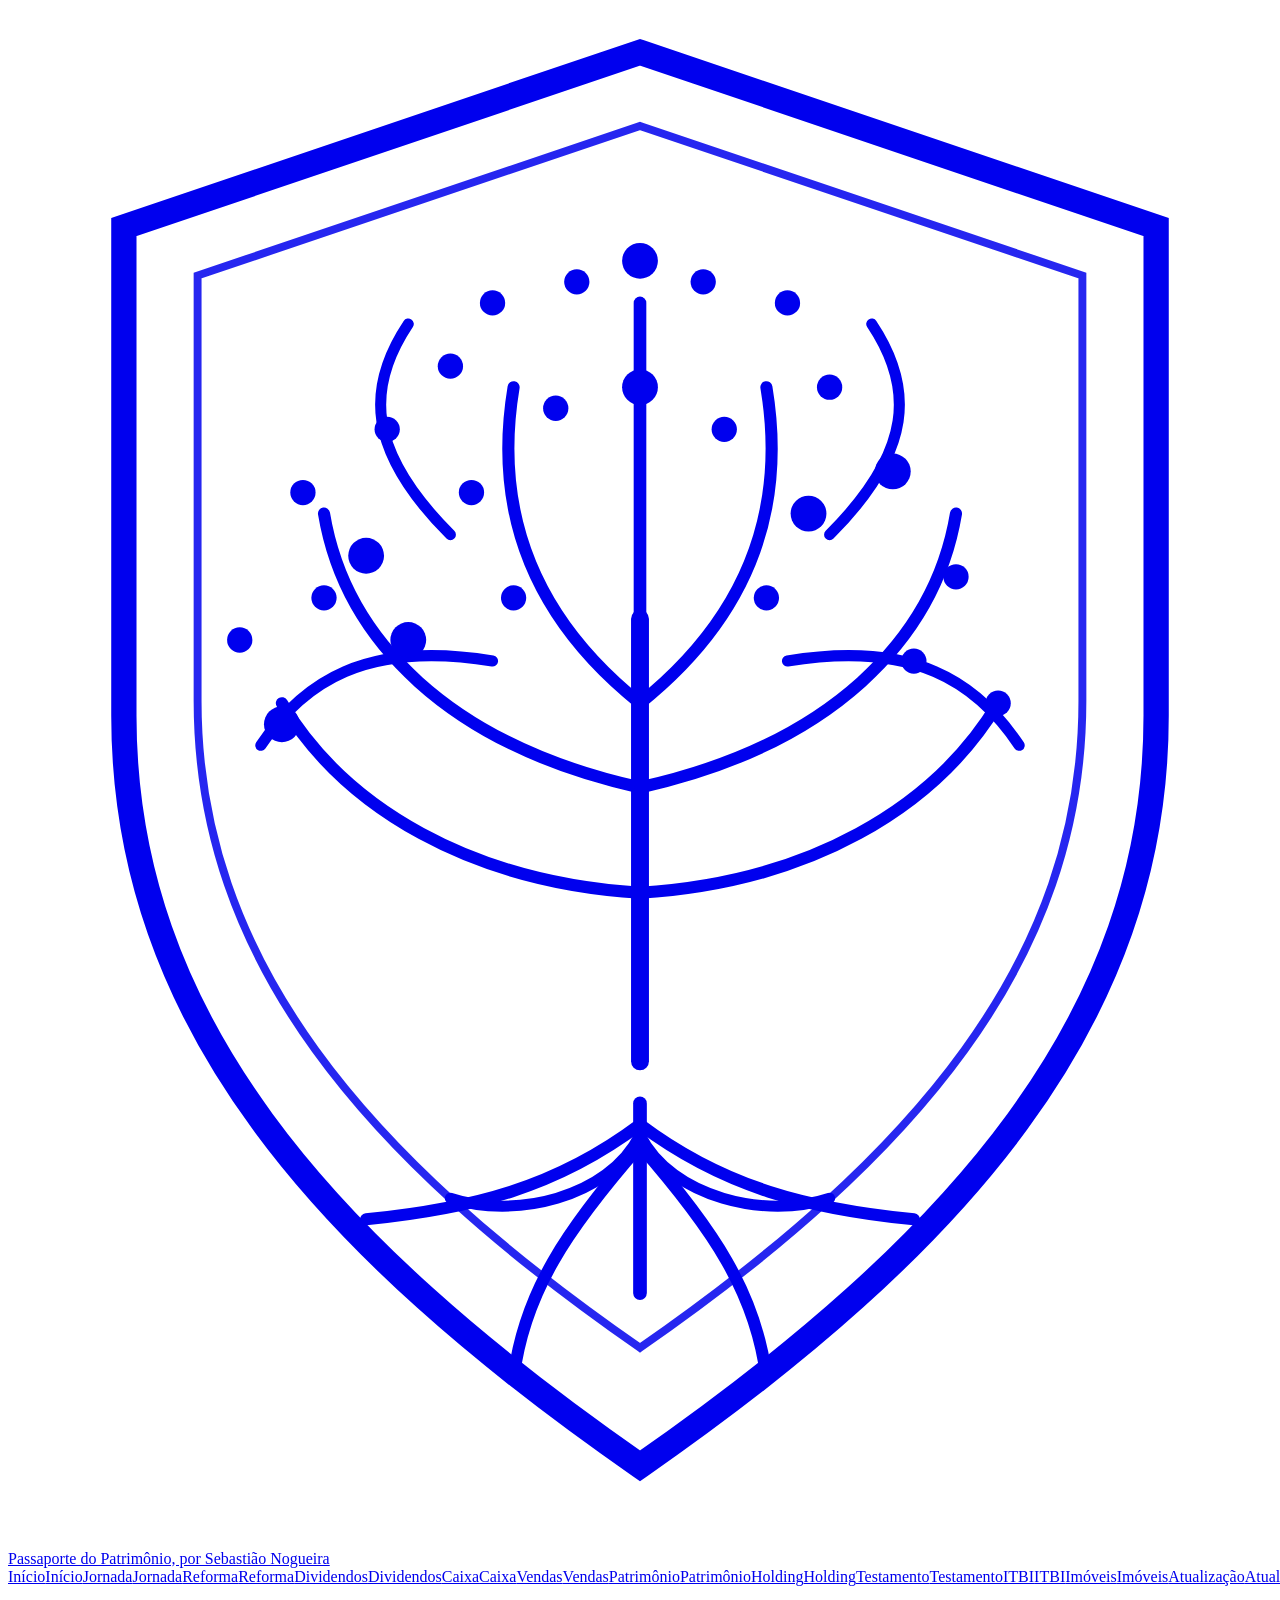
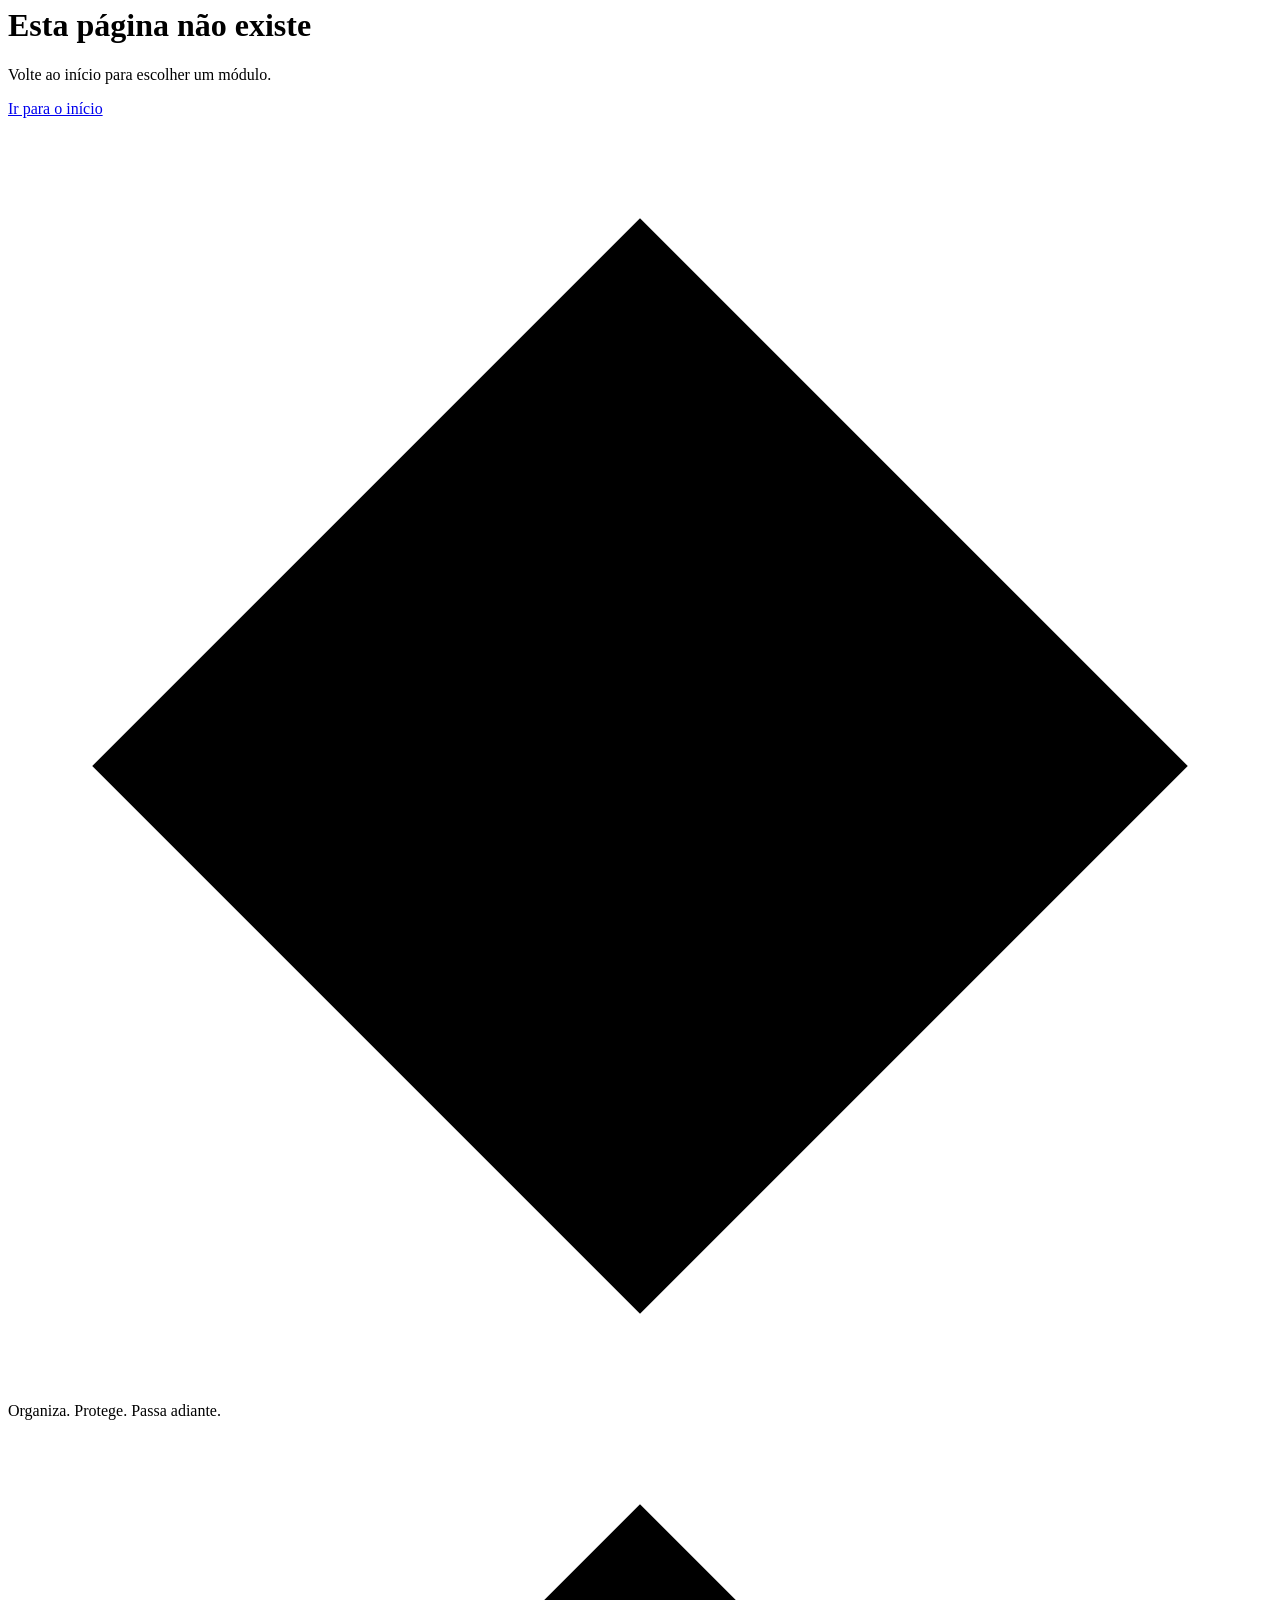
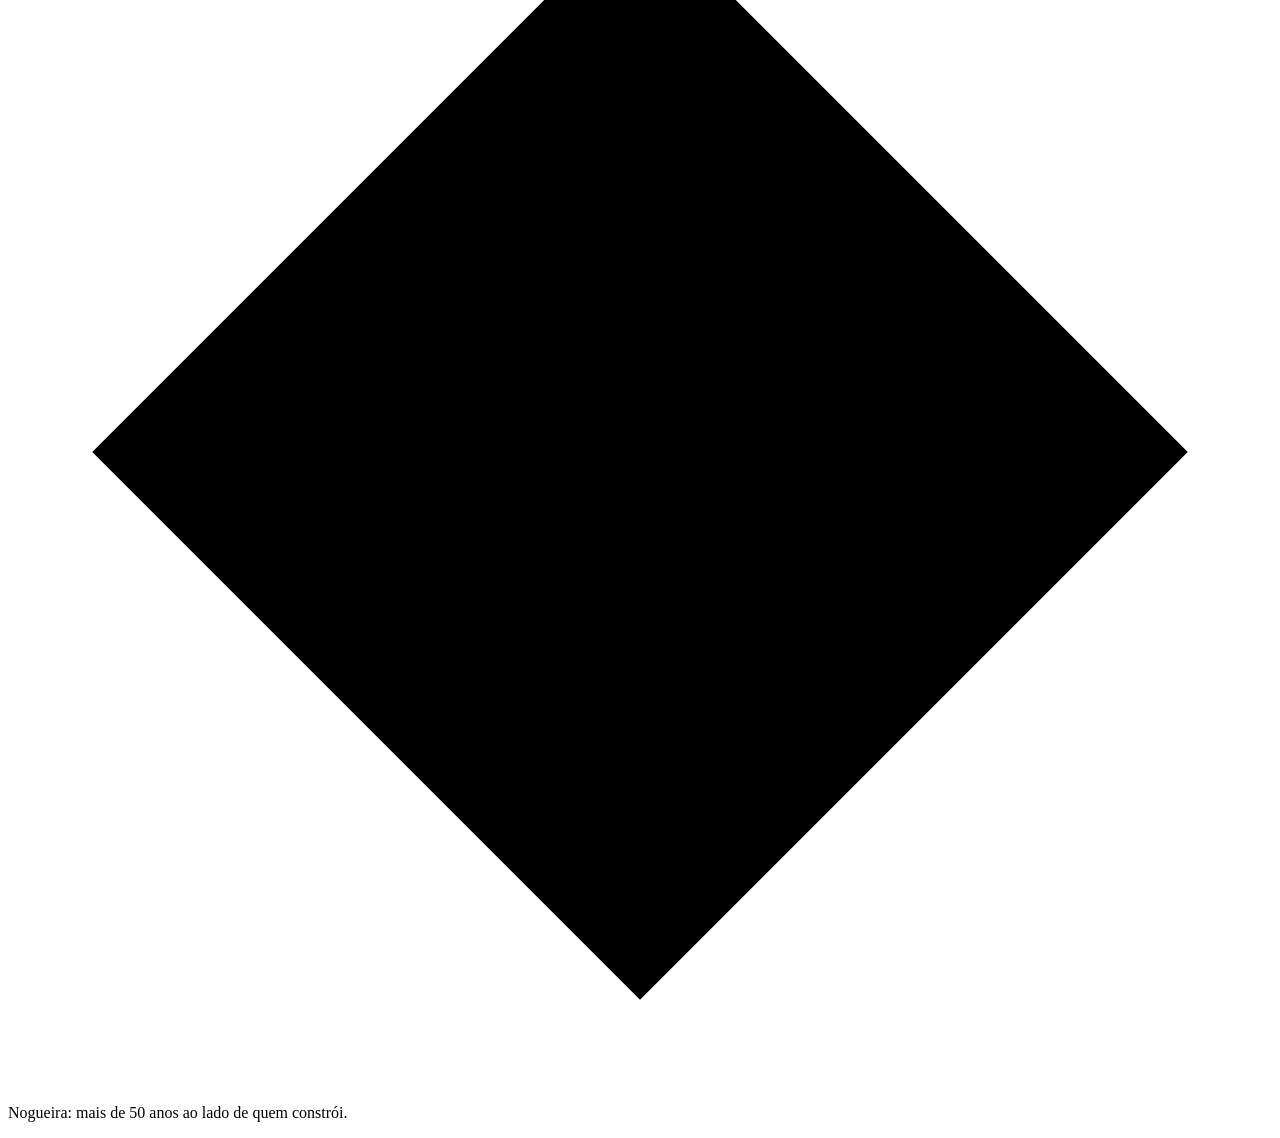
==== 404/index.html @ 6de85e9b "deploy: f24ff0a4bae5ea36c036f20a0ef67cf04a1780b3" ====
<!DOCTYPE html><html lang="pt-BR" class="PQmGkq_variable u8ah-q_variable h-full"><head><meta charSet="utf-8"/><meta name="viewport" content="width=device-width, initial-scale=1"/><link rel="stylesheet" href="/passaporte-do-patrimonio/_next/static/chunks/3c0ltwuww8lki.css" data-precedence="next"/><link rel="preload" as="script" fetchPriority="low" href="/passaporte-do-patrimonio/_next/static/chunks/310vm2bl3xxpt.js"/><script src="/passaporte-do-patrimonio/_next/static/chunks/2urr6-fm2smyv.js" async=""></script><script src="/passaporte-do-patrimonio/_next/static/chunks/39_j1bdzreq0m.js" async=""></script><script src="/passaporte-do-patrimonio/_next/static/chunks/28m5-2h6dlfam.js" async=""></script><script src="/passaporte-do-patrimonio/_next/static/chunks/turbopack-1jysv0f3j-19-.js" async=""></script><script src="/passaporte-do-patrimonio/_next/static/chunks/1678e9rnwr5x0.js" async=""></script><script src="/passaporte-do-patrimonio/_next/static/chunks/0vdelq2avgosm.js" async=""></script><meta name="robots" content="noindex"/><title>Passaporte do Patrimônio: Mapa do Dono</title><meta name="description" content="Para donos de empresas e famílias empresárias. A planilha não sai deste computador."/><link rel="icon" href="/passaporte-do-patrimonio/icon.svg?icon.0z4i95-_qsxkw.svg" sizes="any" type="image/svg+xml"/><meta name="next-size-adjust" content=""/><script src="/passaporte-do-patrimonio/_next/static/chunks/0cz1d0mv5g_q7.js" noModule=""></script></head><body class="min-h-full antialiased"><div hidden=""><!--$--><!--/$--></div><div class="flex min-h-full flex-col"><header class="app-header border-b border-gold/80 bg-ivory"><div class="mx-auto flex max-w-6xl flex-col gap-4 px-4 py-4"><a class="flex items-center gap-3" href="/passaporte-do-patrimonio/"><svg viewBox="0 0 120 146" class="text-gold h-16 w-14 shrink-0" role="img" aria-label="Marca Passaporte do Patrimônio"><path d="M60 4.2 109 20.8v46.4c0 28.8-18.8 50.2-49 71.2-30.2-21-49-42.4-49-71.2V20.8L60 4.2Z" fill="none" stroke="currentColor" stroke-width="2.4"></path><path d="M60 11.2 102 25.4v40.4c0 24.6-15.8 43.2-42 61.4-26.2-18.2-42-36.8-42-61.4V25.4L60 11.2Z" fill="none" stroke="currentColor" stroke-width="0.75" opacity="0.85"></path><g fill="none" stroke="currentColor" stroke-linecap="round" stroke-linejoin="round"><path d="M60 104v18" stroke-width="1.3"></path><path d="M60 106c-8 6-16 8-26 9" stroke-width="1.15"></path><path d="M60 106c8 6 16 8 26 9" stroke-width="1.15"></path><path d="M60 108c-7 8-11 14-12 22" stroke-width="1.15"></path><path d="M60 108c7 8 11 14 12 22" stroke-width="1.15"></path><path d="M60 107c-3 6-12 8-18 6" stroke-width="1.05"></path><path d="M60 107c3 6 12 8 18 6" stroke-width="1.05"></path><path d="M60 100V58" stroke-width="1.7"></path><path d="M60 84c-16-1-28-8-34-18" stroke-width="1.15"></path><path d="M60 84c16-1 28-8 34-18" stroke-width="1.15"></path><path d="M60 74c-18-4-28-14-30-26" stroke-width="1.15"></path><path d="M60 74c18-4 28-14 30-26" stroke-width="1.15"></path><path d="M60 66c-10-8-14-18-12-30" stroke-width="1.15"></path><path d="M60 66c10-8 14-18 12-30" stroke-width="1.15"></path><path d="M60 60V28" stroke-width="1.2"></path><path d="M46 62c-12-2-18 2-22 8" stroke-width="1.05"></path><path d="M74 62c12-2 18 2 22 8" stroke-width="1.05"></path><path d="M42 50c-8-8-8-14-4-20" stroke-width="1.05"></path><path d="M78 50c8-8 8-14 4-20" stroke-width="1.05"></path></g><g fill="currentColor"><circle cx="26" cy="68" r="1.7"></circle><circle cx="30" cy="56" r="1.2"></circle><circle cx="28" cy="46" r="1.2"></circle><circle cx="36" cy="40" r="1.2"></circle><circle cx="34" cy="52" r="1.7"></circle><circle cx="42" cy="34" r="1.2"></circle><circle cx="46" cy="28" r="1.2"></circle><circle cx="54" cy="26" r="1.2"></circle><circle cx="60" cy="24" r="1.7"></circle><circle cx="66" cy="26" r="1.2"></circle><circle cx="74" cy="28" r="1.2"></circle><circle cx="78" cy="36" r="1.2"></circle><circle cx="84" cy="44" r="1.7"></circle><circle cx="90" cy="54" r="1.2"></circle><circle cx="94" cy="66" r="1.2"></circle><circle cx="86" cy="62" r="1.2"></circle><circle cx="76" cy="48" r="1.7"></circle><circle cx="68" cy="40" r="1.2"></circle><circle cx="52" cy="38" r="1.2"></circle><circle cx="44" cy="46" r="1.2"></circle><circle cx="38" cy="60" r="1.7"></circle><circle cx="22" cy="60" r="1.2"></circle><circle cx="48" cy="56" r="1.2"></circle><circle cx="72" cy="56" r="1.2"></circle><circle cx="60" cy="36" r="1.7"></circle></g></svg><span class="font-display text-2xl leading-tight text-navy sm:text-3xl">Passaporte do Patrimônio, por Sebastião Nogueira</span></a><nav aria-label="Módulos" class="flex flex-wrap gap-2"><a class="flex h-12 shrink-0 items-center justify-center rounded-md px-3 text-center text-base font-semibold border border-line text-navy hover:border-gold" href="/passaporte-do-patrimonio/"><span class="sm:hidden">Início</span><span class="hidden sm:inline">Início</span></a><a class="flex h-12 shrink-0 items-center justify-center rounded-md px-3 text-center text-base font-semibold border border-line text-navy hover:border-gold" href="/passaporte-do-patrimonio/jornada/"><span class="sm:hidden">Jornada</span><span class="hidden sm:inline">Jornada</span></a><a class="flex h-12 shrink-0 items-center justify-center rounded-md px-3 text-center text-base font-semibold border border-line text-navy hover:border-gold" href="/passaporte-do-patrimonio/reforma/"><span class="sm:hidden">Reforma</span><span class="hidden sm:inline">Reforma</span></a><a class="flex h-12 shrink-0 items-center justify-center rounded-md px-3 text-center text-base font-semibold border border-line text-navy hover:border-gold" href="/passaporte-do-patrimonio/dividendos/"><span class="sm:hidden">Dividendos</span><span class="hidden sm:inline">Dividendos</span></a><a class="flex h-12 shrink-0 items-center justify-center rounded-md px-3 text-center text-base font-semibold border border-line text-navy hover:border-gold" href="/passaporte-do-patrimonio/caixa/"><span class="sm:hidden">Caixa</span><span class="hidden sm:inline">Caixa</span></a><a class="flex h-12 shrink-0 items-center justify-center rounded-md px-3 text-center text-base font-semibold border border-line text-navy hover:border-gold" href="/passaporte-do-patrimonio/vendas/"><span class="sm:hidden">Vendas</span><span class="hidden sm:inline">Vendas</span></a><a class="flex h-12 shrink-0 items-center justify-center rounded-md px-3 text-center text-base font-semibold border border-line text-navy hover:border-gold" href="/passaporte-do-patrimonio/patrimonio/"><span class="sm:hidden">Patrimônio</span><span class="hidden sm:inline">Patrimônio</span></a><a class="flex h-12 shrink-0 items-center justify-center rounded-md px-3 text-center text-base font-semibold border border-line text-navy hover:border-gold" href="/passaporte-do-patrimonio/holding/"><span class="sm:hidden">Holding</span><span class="hidden sm:inline">Holding</span></a><a class="flex h-12 shrink-0 items-center justify-center rounded-md px-3 text-center text-base font-semibold border border-line text-navy hover:border-gold" href="/passaporte-do-patrimonio/sucessao/"><span class="sm:hidden">Testamento</span><span class="hidden sm:inline">Testamento</span></a><a class="flex h-12 shrink-0 items-center justify-center rounded-md px-3 text-center text-base font-semibold border border-line text-navy hover:border-gold" href="/passaporte-do-patrimonio/itbi/"><span class="sm:hidden">ITBI</span><span class="hidden sm:inline">ITBI</span></a><a class="flex h-12 shrink-0 items-center justify-center rounded-md px-3 text-center text-base font-semibold border border-line text-navy hover:border-gold" href="/passaporte-do-patrimonio/imoveis/"><span class="sm:hidden">Imóveis</span><span class="hidden sm:inline">Imóveis</span></a><a class="flex h-12 shrink-0 items-center justify-center rounded-md px-3 text-center text-base font-semibold border border-line text-navy hover:border-gold" href="/passaporte-do-patrimonio/atualizacao/"><span class="sm:hidden">Atualização</span><span class="hidden sm:inline">Atualização</span></a><a class="flex h-12 shrink-0 items-center justify-center rounded-md px-3 text-center text-base font-semibold border border-line text-navy hover:border-gold" href="/passaporte-do-patrimonio/relatorio/"><span class="sm:hidden">Relatório</span><span class="hidden sm:inline">Relatório</span></a></nav></div></header><main class="mx-auto w-full max-w-6xl flex-1 px-4 py-8"><div class="space-y-4"><h1 class="font-display text-4xl text-navy">Esta página não existe</h1><p class="text-lg">Volte ao início para escolher um módulo.</p><a class="inline-flex h-12 items-center rounded-md bg-navy px-5 font-semibold text-ivory" href="/passaporte-do-patrimonio/">Ir para o início</a></div><!--$--><!--/$--></main><footer class="app-footer mt-auto bg-navy text-ivory"><div class="mx-auto flex max-w-6xl flex-col items-center gap-3 px-4 py-8 text-center"><p class="flex items-center gap-3 font-sans text-sm font-semibold tracking-[0.18em] text-gold uppercase"><svg viewBox="0 0 12 12" class="inline-block h-3 w-3 text-gold" aria-hidden="true"><path d="M6 0.8 11.2 6 6 11.2 0.8 6Z" fill="currentColor"></path></svg>Organiza. Protege. Passa adiante.<svg viewBox="0 0 12 12" class="inline-block h-3 w-3 text-gold" aria-hidden="true"><path d="M6 0.8 11.2 6 6 11.2 0.8 6Z" fill="currentColor"></path></svg></p><p class="text-lg">Nogueira: mais de 50 anos ao lado de quem constrói.</p></div></footer></div><script id="_R_">(globalThis["TURBOPACK"] || (globalThis["TURBOPACK"] = [])).push({"otherChunks":["static/chunks/310vm2bl3xxpt.js","static/chunks/2urr6-fm2smyv.js","static/chunks/39_j1bdzreq0m.js","static/chunks/28m5-2h6dlfam.js"],"runtimeModuleIds":[94553]});</script><script src="/passaporte-do-patrimonio/_next/static/chunks/310vm2bl3xxpt.js" async=""></script><script>(self.__next_f=self.__next_f||[]).push([0])</script><script>self.__next_f.push([1,"1:\"$Sreact.fragment\"\n2:\"/passaporte-do-patrimonio/_next/static/chunks/1678e9rnwr5x0.js\"\n3:\"/passaporte-do-patrimonio/_next/static/chunks/0vdelq2avgosm.js\"\n4:I[33204,[\"$2\",\"$3\"],\"Shell\"]\n5:I[39756,[\"$2\",\"$3\"],\"default\"]\n6:I[37457,[\"$2\",\"$3\"],\"default\"]\n7:I[22016,[\"$2\",\"$3\"],\"\"]\nb:I[97367,[\"$2\",\"$3\"],\"OutletBoundary\"]\nc:\"$Sreact.suspense\"\ne:\"ViewportBoundary\"\nf:I[97367,[\"$2\",\"$3\"],\"$e\"]\n11:\"MetadataBoundary\"\n12:I[97367,[\"$2\",\"$3\"],\"$11\"]\n14:I[68027,[\"$2\",\"$3\"],\"default\",1]\n:HL[\"/passaporte-do-patrimonio/_next/static/chunks/3c0ltwuww8lki.css\",\"style\"]\n9:X\na:[[\"children\",{\"s\":\"__PAGE__\",\"h\":512,\"d\":{\"r\":[\"$\",\"$1\",\"c\",{\"children\":[[\"$\",\"div\",null,{\"className\":\"space-y-4\",\"children\":[[\"$\",\"h1\",null,{\"className\":\"font-display text-4xl text-navy\",\"children\":\"Esta página não existe\"}],[\"$\",\"p\",null,{\"className\":\"text-lg\",\"children\":\"Volte ao início para escolher um módulo.\"}],[\"$\",\"$L7\",null,{\"href\":\"/\",\"className\":\"inline-flex h-12 items-center rounded-md bg-navy px-5 font-semibold text-ivory\",\"children\":\"Ir para o início\"}]]}],null,[\"$\",\"$Lb\",null,{\"children\":[\"$\",\"$c\",null,{\"name\":\"Next.MetadataOutlet\",\"children\":\"$@d\"}]}]]}],\"p\":false,\"v\":null}}]]\n8:[[\"children\",{\"s\":\"/_not-found\",\"h\":512,\"d\":{\"r\":[\"$\",\"$1\",\"c\",{\"children\":[null,[\"$\",\"$L5\",null,{\"parallelRouterKey\":\"children\",\"error\":\"$undefined\",\"errorStyles\":\"$undefined\",\"errorScripts\":\"$undefined\",\"template\":[\"$\",\"$L6\",null,{}],\"templateStyles\":\"$undefined\",\"templateScripts\":\"$undefined\",\"notFound\":\"$undefined\",\"forbidden\":\"$undefined\",\"unauthorized\":\"$undefined\"}]]}],\"p\":false,\"v\":\"$9\"},\"c\":\"$Qa\"}]]\n0:{\"P\":null,\"c\":[\"\",\"_not-found\",\"\"],\"q\":\"\",\"i\":false,\"t\":{\"t\":{\"s\":\"\",\"h\":528,\"d\":{\"r\":[\"$\",\"$1\",\"c\",{\"children\":[[[\"$\",\"link\",\"0\",{\"rel\":\"stylesheet\",\"href\":\"/passaporte-do-patrimonio/_next/static/chunks/3c0ltwuww8lki.css\",\"precedence\":\"next\",\"crossOrigin\":\"$undefined\",\"nonce\":\"$undefined\"}],[\"$\",\"script\",\"script-0\",{\"src\":\"/passaporte-do-patrimonio/_next/static/chunks/1678e9rnwr5x0.js\",\"async\":true,\"nonce\":\"$undefined\"}],[\"$\",\"script\",\"script-1\",{\"src\":\"/passaporte-do-patrimonio/_next/static/chunks/0vdelq2avgosm.js\",\"async\":true,\"nonce\":\"$undefined\"}]],[\"$\",\"html\",null,{\"lang\":\"pt-BR\",\"className\":\"PQmGkq_variable u8ah-q_variable h-full\",\"children\":[\"$\",\"body\",null,{\"className\":\"min-h-full antialiased\",\"children\":[\"$\",\"$L4\",null,{\"children\":[\"$\",\"$L5\",null,{\"parallelRouterKey\":\"children\",\"error\":\"$undefined\",\"errorStyles\":\"$undefined\",\"errorScripts\":\"$undefined\",\"template\":[\"$\",\"$L6\",null,{}],\"templateStyles\":\"$undefined\",\"templateScripts\":\"$undefined\",\"notFound\":[[\"$\",\"div\",null,{\"className\":\"space-y-4\",\"children\":[[\"$\",\"h1\",null,{\"className\":\"font-display text-4xl text-navy\",\"children\":\"Esta página não existe\"}],[\"$\",\"p\",null,{\"className\":\"text-lg\",\"children\":\"Volte ao início para escolher um módulo.\"}],[\"$\",\"$L7\",null,{\"href\":\"/\",\"className\":\"inline-flex h-12 items-center rounded-md bg-navy px-5 font-semibold text-ivory\",\"children\":\"Ir para o início\"}]]}],[]],\"forbidden\":\"$undefined\",\"unauthorized\":\"$undefined\"}]}]}]}]]}],\"p\":false,\"v\":null},\"c\":\"$Q8\"},\"h\":{\"r\":[\"$\",\"$1\",\"h\",{\"children\":[[\"$\",\"meta\",null,{\"name\":\"robots\",\"content\":\"noindex\"}],[\"$\",\"$Lf\",null,{\"children\":\"$L10\"}],[\"$\",\"$L12\",null,{\"children\":[[\"$\",\"div\",null,{\"hidden\":true,\"children\":[\"$\",\"$c\",null,{\"name\":\"Next.Metadata\",\"children\":\"$L13\"}]}],null]}],[\"$\",\"meta\",null,{\"name\":\"next-size-adjust\",\"content\":\"\"}]]}],\"p\":false,\"v\":null}},\"m\":\"$undefined\",\"G\":[\"$14\",[[\"$\",\"link\",\"0\",{\"rel\":\"stylesheet\",\"href\":\"/passaporte-do-patrimonio/_next/static/chunks/3c0ltwuww8lki.css\",\"precedence\":\"next\",\"crossOrigin\":\"$undefined\",\"nonce\":\"$undefined\"}]]],\"S\":true,\"r\":\"$undefined\",\"s\":\"$undefined\",\"a\":\"$undefined\",\"l\":\"$undefined\",\"p\":\"$undefined\",\"d\":\"$undefined\",\"b\":\"ecAHte2Zmh7kTF3SD1_Qg\"}\n9:C\n10:[[\"$\",\"meta\",\"0\",{\"charSet\":\"utf-8\"}],[\"$\",\"meta\",\"1\",{\"name\":\"viewport\",\"content\":\"width=device-width, initial-scale=1\"}]]\n15:I[27201,[\"$2\",\"$3\"],\"IconMark\"]\nd:null\n13:[[\"$\",\"title\",\"0\",{\"children\":\"Passaporte do Patrimônio: Mapa do Dono\"}],[\"$\",\"meta\",\"1\",{\"name\":\"description\",\"content\":\"Para donos de empresas e famílias empresárias. A planilha não sai deste computador.\"}],[\"$\",\"link\",\"2\",{\"rel\":\"icon\",\"href\":\"/passaporte-do-patrimonio/icon.svg?icon.0z4i95-_qsxkw.svg\",\"sizes\":\"any\",\"type\":\"image/svg+xml\"}],[\"$\",\"$L15\",\"3\",{}]]\n"])</script></body></html>
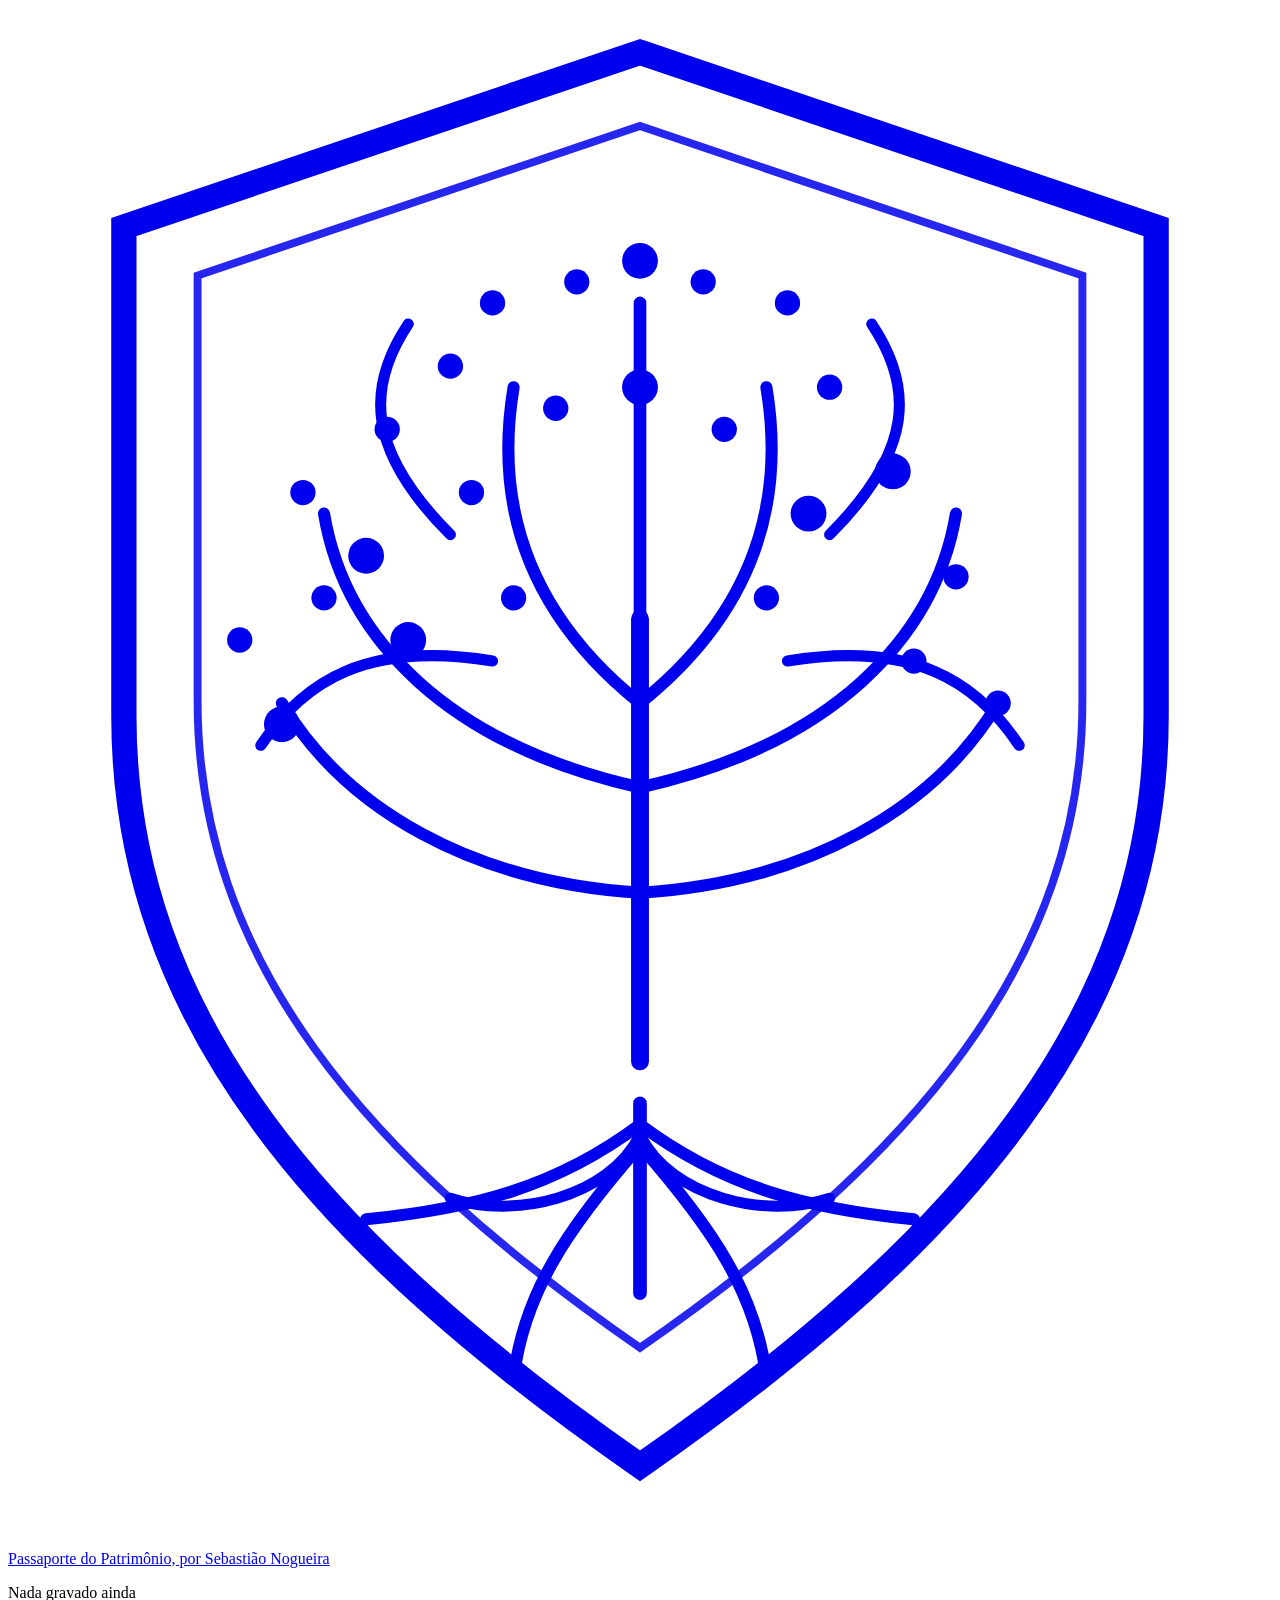
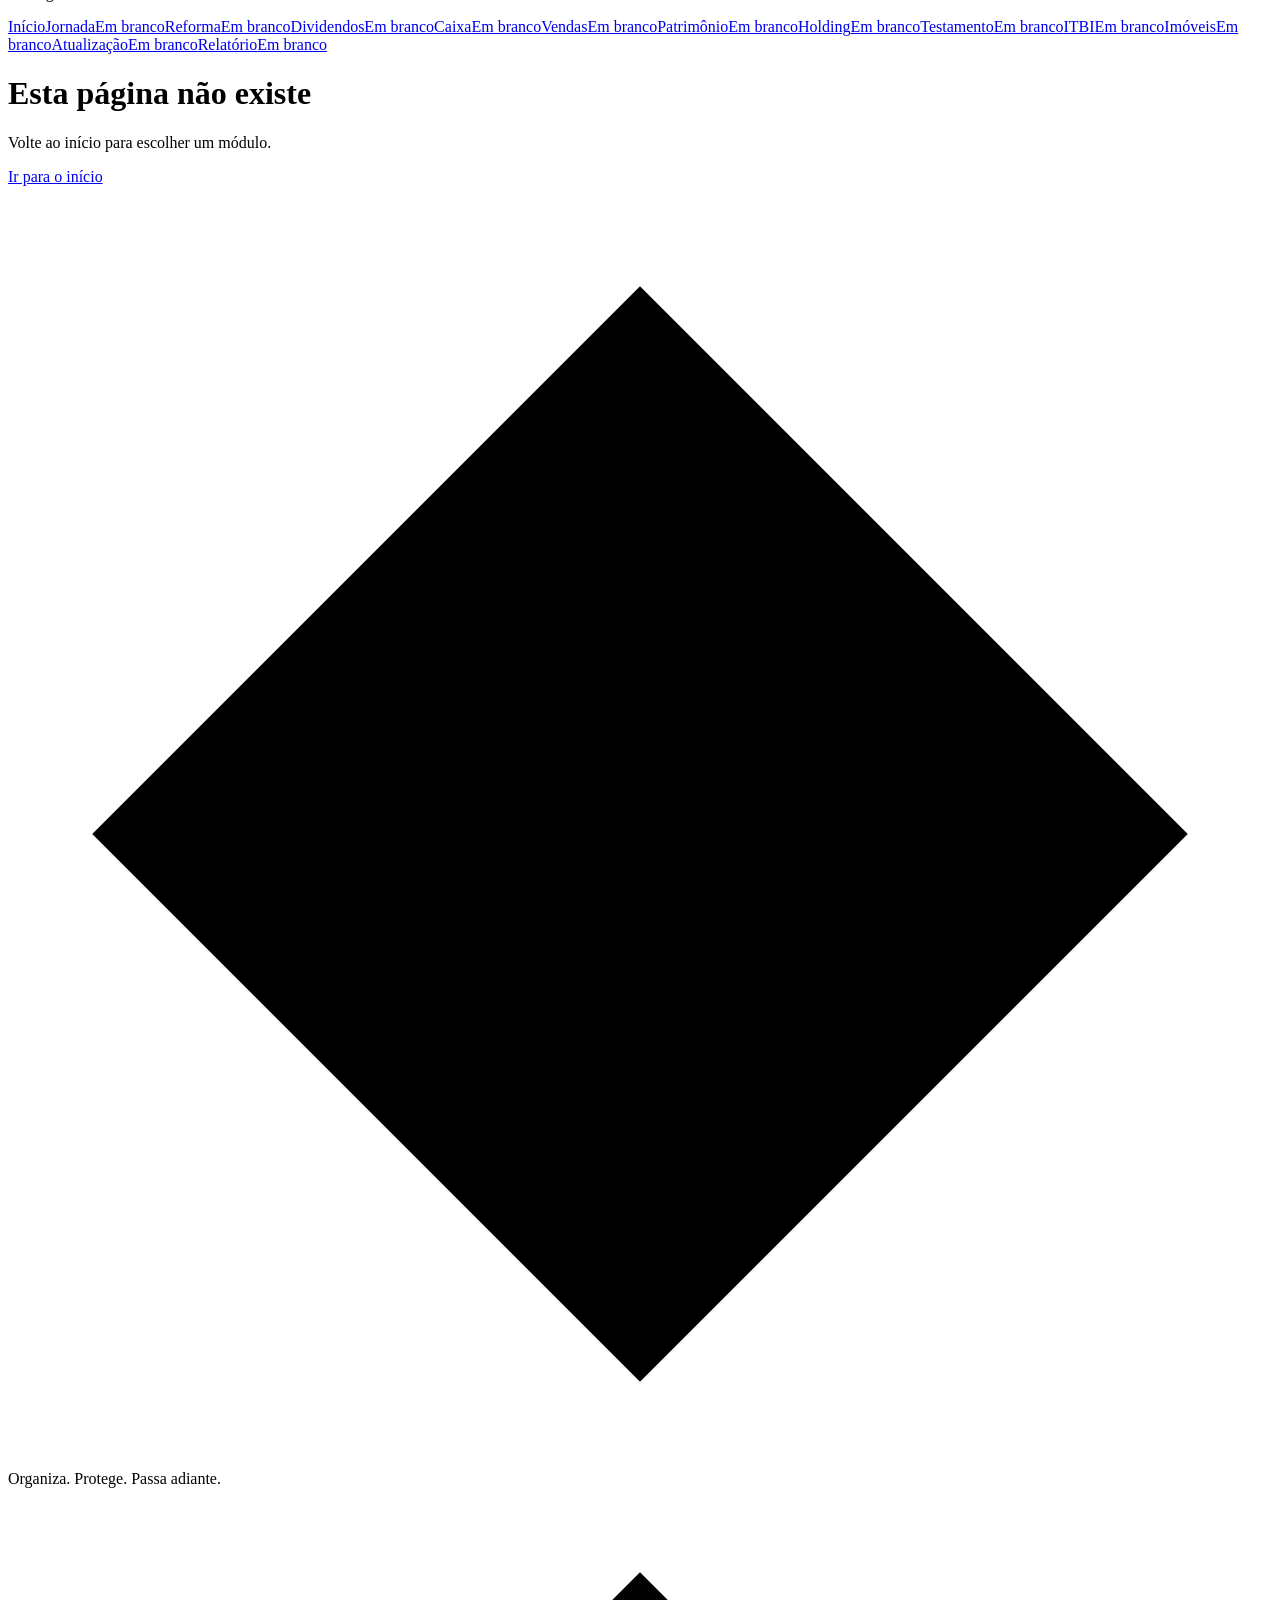
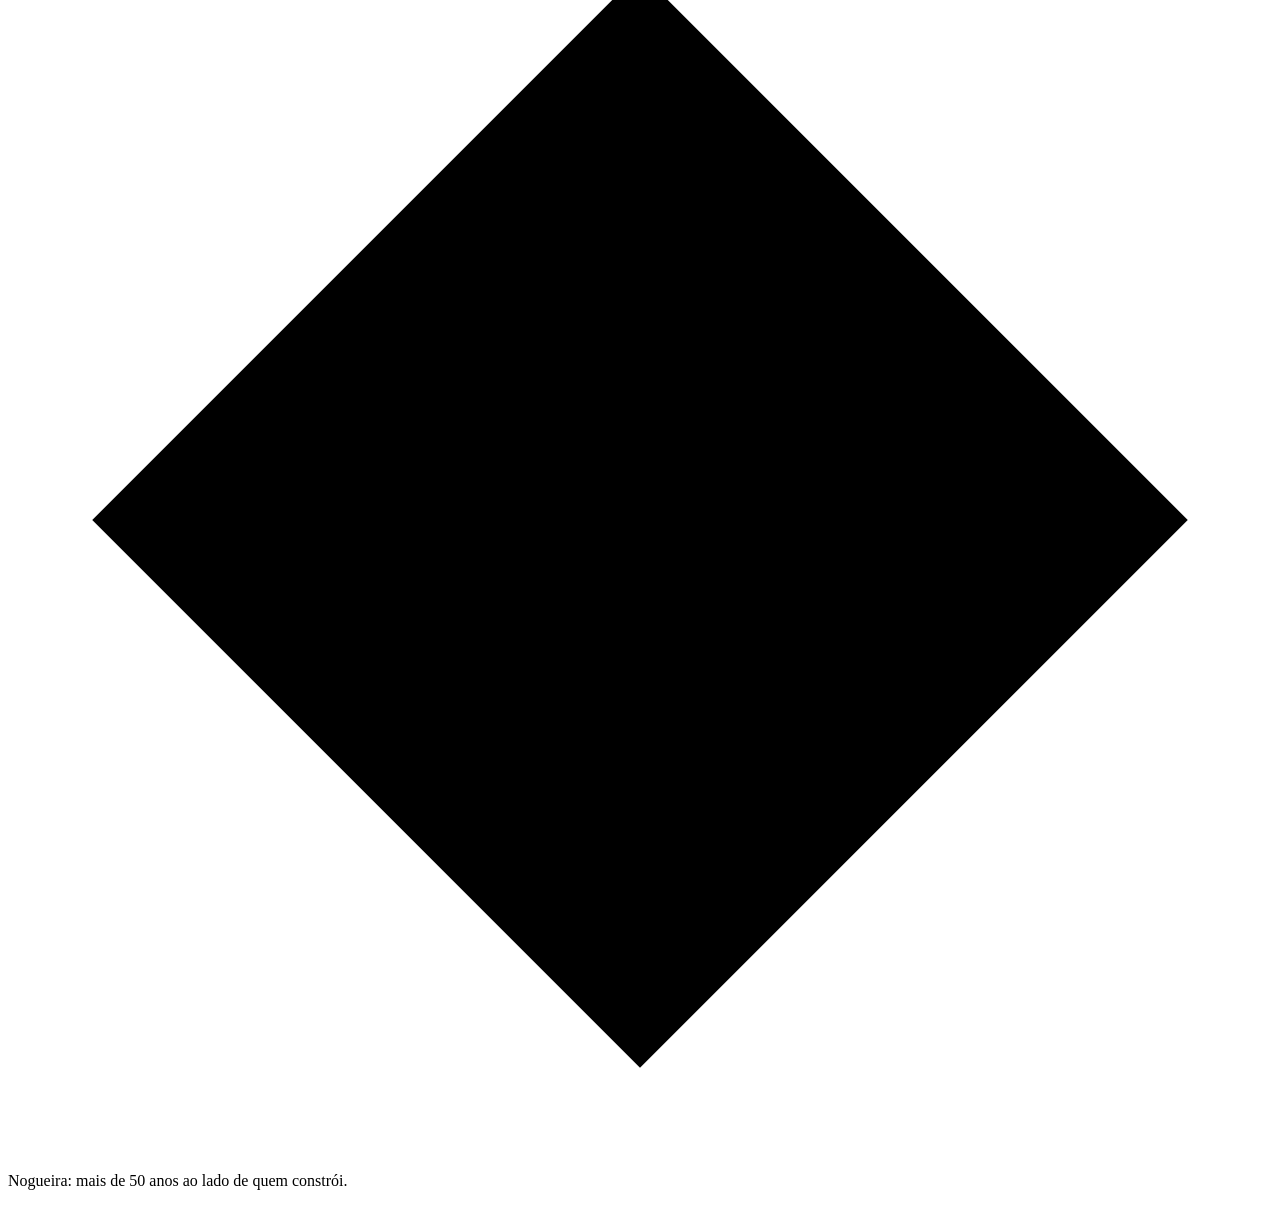
==== commit e5f03aa7: "deploy: 3dd39b9ed29485ed3be979010d0359191eb09ca0" ====
--- a/404/index.html
+++ b/404/index.html
@@ -1 +1 @@
-<!DOCTYPE html><html lang="pt-BR" class="PQmGkq_variable u8ah-q_variable h-full"><head><meta charSet="utf-8"/><meta name="viewport" content="width=device-width, initial-scale=1"/><link rel="stylesheet" href="/passaporte-do-patrimonio/_next/static/chunks/3c0ltwuww8lki.css" data-precedence="next"/><link rel="preload" as="script" fetchPriority="low" href="/passaporte-do-patrimonio/_next/static/chunks/310vm2bl3xxpt.js"/><script src="/passaporte-do-patrimonio/_next/static/chunks/2urr6-fm2smyv.js" async=""></script><script src="/passaporte-do-patrimonio/_next/static/chunks/39_j1bdzreq0m.js" async=""></script><script src="/passaporte-do-patrimonio/_next/static/chunks/28m5-2h6dlfam.js" async=""></script><script src="/passaporte-do-patrimonio/_next/static/chunks/turbopack-1jysv0f3j-19-.js" async=""></script><script src="/passaporte-do-patrimonio/_next/static/chunks/1678e9rnwr5x0.js" async=""></script><script src="/passaporte-do-patrimonio/_next/static/chunks/0vdelq2avgosm.js" async=""></script><meta name="robots" content="noindex"/><title>Passaporte do Patrimônio: Mapa do Dono</title><meta name="description" content="Para donos de empresas e famílias empresárias. A planilha não sai deste computador."/><link rel="icon" href="/passaporte-do-patrimonio/icon.svg?icon.0z4i95-_qsxkw.svg" sizes="any" type="image/svg+xml"/><meta name="next-size-adjust" content=""/><script src="/passaporte-do-patrimonio/_next/static/chunks/0cz1d0mv5g_q7.js" noModule=""></script></head><body class="min-h-full antialiased"><div hidden=""><!--$--><!--/$--></div><div class="flex min-h-full flex-col"><header class="app-header border-b border-gold/80 bg-ivory"><div class="mx-auto flex max-w-6xl flex-col gap-4 px-4 py-4"><a class="flex items-center gap-3" href="/passaporte-do-patrimonio/"><svg viewBox="0 0 120 146" class="text-gold h-16 w-14 shrink-0" role="img" aria-label="Marca Passaporte do Patrimônio"><path d="M60 4.2 109 20.8v46.4c0 28.8-18.8 50.2-49 71.2-30.2-21-49-42.4-49-71.2V20.8L60 4.2Z" fill="none" stroke="currentColor" stroke-width="2.4"></path><path d="M60 11.2 102 25.4v40.4c0 24.6-15.8 43.2-42 61.4-26.2-18.2-42-36.8-42-61.4V25.4L60 11.2Z" fill="none" stroke="currentColor" stroke-width="0.75" opacity="0.85"></path><g fill="none" stroke="currentColor" stroke-linecap="round" stroke-linejoin="round"><path d="M60 104v18" stroke-width="1.3"></path><path d="M60 106c-8 6-16 8-26 9" stroke-width="1.15"></path><path d="M60 106c8 6 16 8 26 9" stroke-width="1.15"></path><path d="M60 108c-7 8-11 14-12 22" stroke-width="1.15"></path><path d="M60 108c7 8 11 14 12 22" stroke-width="1.15"></path><path d="M60 107c-3 6-12 8-18 6" stroke-width="1.05"></path><path d="M60 107c3 6 12 8 18 6" stroke-width="1.05"></path><path d="M60 100V58" stroke-width="1.7"></path><path d="M60 84c-16-1-28-8-34-18" stroke-width="1.15"></path><path d="M60 84c16-1 28-8 34-18" stroke-width="1.15"></path><path d="M60 74c-18-4-28-14-30-26" stroke-width="1.15"></path><path d="M60 74c18-4 28-14 30-26" stroke-width="1.15"></path><path d="M60 66c-10-8-14-18-12-30" stroke-width="1.15"></path><path d="M60 66c10-8 14-18 12-30" stroke-width="1.15"></path><path d="M60 60V28" stroke-width="1.2"></path><path d="M46 62c-12-2-18 2-22 8" stroke-width="1.05"></path><path d="M74 62c12-2 18 2 22 8" stroke-width="1.05"></path><path d="M42 50c-8-8-8-14-4-20" stroke-width="1.05"></path><path d="M78 50c8-8 8-14 4-20" stroke-width="1.05"></path></g><g fill="currentColor"><circle cx="26" cy="68" r="1.7"></circle><circle cx="30" cy="56" r="1.2"></circle><circle cx="28" cy="46" r="1.2"></circle><circle cx="36" cy="40" r="1.2"></circle><circle cx="34" cy="52" r="1.7"></circle><circle cx="42" cy="34" r="1.2"></circle><circle cx="46" cy="28" r="1.2"></circle><circle cx="54" cy="26" r="1.2"></circle><circle cx="60" cy="24" r="1.7"></circle><circle cx="66" cy="26" r="1.2"></circle><circle cx="74" cy="28" r="1.2"></circle><circle cx="78" cy="36" r="1.2"></circle><circle cx="84" cy="44" r="1.7"></circle><circle cx="90" cy="54" r="1.2"></circle><circle cx="94" cy="66" r="1.2"></circle><circle cx="86" cy="62" r="1.2"></circle><circle cx="76" cy="48" r="1.7"></circle><circle cx="68" cy="40" r="1.2"></circle><circle cx="52" cy="38" r="1.2"></circle><circle cx="44" cy="46" r="1.2"></circle><circle cx="38" cy="60" r="1.7"></circle><circle cx="22" cy="60" r="1.2"></circle><circle cx="48" cy="56" r="1.2"></circle><circle cx="72" cy="56" r="1.2"></circle><circle cx="60" cy="36" r="1.7"></circle></g></svg><span class="font-display text-2xl leading-tight text-navy sm:text-3xl">Passaporte do Patrimônio, por Sebastião Nogueira</span></a><nav aria-label="Módulos" class="flex flex-wrap gap-2"><a class="flex h-12 shrink-0 items-center justify-center rounded-md px-3 text-center text-base font-semibold border border-line text-navy hover:border-gold" href="/passaporte-do-patrimonio/"><span class="sm:hidden">Início</span><span class="hidden sm:inline">Início</span></a><a class="flex h-12 shrink-0 items-center justify-center rounded-md px-3 text-center text-base font-semibold border border-line text-navy hover:border-gold" href="/passaporte-do-patrimonio/jornada/"><span class="sm:hidden">Jornada</span><span class="hidden sm:inline">Jornada</span></a><a class="flex h-12 shrink-0 items-center justify-center rounded-md px-3 text-center text-base font-semibold border border-line text-navy hover:border-gold" href="/passaporte-do-patrimonio/reforma/"><span class="sm:hidden">Reforma</span><span class="hidden sm:inline">Reforma</span></a><a class="flex h-12 shrink-0 items-center justify-center rounded-md px-3 text-center text-base font-semibold border border-line text-navy hover:border-gold" href="/passaporte-do-patrimonio/dividendos/"><span class="sm:hidden">Dividendos</span><span class="hidden sm:inline">Dividendos</span></a><a class="flex h-12 shrink-0 items-center justify-center rounded-md px-3 text-center text-base font-semibold border border-line text-navy hover:border-gold" href="/passaporte-do-patrimonio/caixa/"><span class="sm:hidden">Caixa</span><span class="hidden sm:inline">Caixa</span></a><a class="flex h-12 shrink-0 items-center justify-center rounded-md px-3 text-center text-base font-semibold border border-line text-navy hover:border-gold" href="/passaporte-do-patrimonio/vendas/"><span class="sm:hidden">Vendas</span><span class="hidden sm:inline">Vendas</span></a><a class="flex h-12 shrink-0 items-center justify-center rounded-md px-3 text-center text-base font-semibold border border-line text-navy hover:border-gold" href="/passaporte-do-patrimonio/patrimonio/"><span class="sm:hidden">Patrimônio</span><span class="hidden sm:inline">Patrimônio</span></a><a class="flex h-12 shrink-0 items-center justify-center rounded-md px-3 text-center text-base font-semibold border border-line text-navy hover:border-gold" href="/passaporte-do-patrimonio/holding/"><span class="sm:hidden">Holding</span><span class="hidden sm:inline">Holding</span></a><a class="flex h-12 shrink-0 items-center justify-center rounded-md px-3 text-center text-base font-semibold border border-line text-navy hover:border-gold" href="/passaporte-do-patrimonio/sucessao/"><span class="sm:hidden">Testamento</span><span class="hidden sm:inline">Testamento</span></a><a class="flex h-12 shrink-0 items-center justify-center rounded-md px-3 text-center text-base font-semibold border border-line text-navy hover:border-gold" href="/passaporte-do-patrimonio/itbi/"><span class="sm:hidden">ITBI</span><span class="hidden sm:inline">ITBI</span></a><a class="flex h-12 shrink-0 items-center justify-center rounded-md px-3 text-center text-base font-semibold border border-line text-navy hover:border-gold" href="/passaporte-do-patrimonio/imoveis/"><span class="sm:hidden">Imóveis</span><span class="hidden sm:inline">Imóveis</span></a><a class="flex h-12 shrink-0 items-center justify-center rounded-md px-3 text-center text-base font-semibold border border-line text-navy hover:border-gold" href="/passaporte-do-patrimonio/atualizacao/"><span class="sm:hidden">Atualização</span><span class="hidden sm:inline">Atualização</span></a><a class="flex h-12 shrink-0 items-center justify-center rounded-md px-3 text-center text-base font-semibold border border-line text-navy hover:border-gold" href="/passaporte-do-patrimonio/relatorio/"><span class="sm:hidden">Relatório</span><span class="hidden sm:inline">Relatório</span></a></nav></div></header><main class="mx-auto w-full max-w-6xl flex-1 px-4 py-8"><div class="space-y-4"><h1 class="font-display text-4xl text-navy">Esta página não existe</h1><p class="text-lg">Volte ao início para escolher um módulo.</p><a class="inline-flex h-12 items-center rounded-md bg-navy px-5 font-semibold text-ivory" href="/passaporte-do-patrimonio/">Ir para o início</a></div><!--$--><!--/$--></main><footer class="app-footer mt-auto bg-navy text-ivory"><div class="mx-auto flex max-w-6xl flex-col items-center gap-3 px-4 py-8 text-center"><p class="flex items-center gap-3 font-sans text-sm font-semibold tracking-[0.18em] text-gold uppercase"><svg viewBox="0 0 12 12" class="inline-block h-3 w-3 text-gold" aria-hidden="true"><path d="M6 0.8 11.2 6 6 11.2 0.8 6Z" fill="currentColor"></path></svg>Organiza. Protege. Passa adiante.<svg viewBox="0 0 12 12" class="inline-block h-3 w-3 text-gold" aria-hidden="true"><path d="M6 0.8 11.2 6 6 11.2 0.8 6Z" fill="currentColor"></path></svg></p><p class="text-lg">Nogueira: mais de 50 anos ao lado de quem constrói.</p></div></footer></div><script id="_R_">(globalThis["TURBOPACK"] || (globalThis["TURBOPACK"] = [])).push({"otherChunks":["static/chunks/310vm2bl3xxpt.js","static/chunks/2urr6-fm2smyv.js","static/chunks/39_j1bdzreq0m.js","static/chunks/28m5-2h6dlfam.js"],"runtimeModuleIds":[94553]});</script><script src="/passaporte-do-patrimonio/_next/static/chunks/310vm2bl3xxpt.js" async=""></script><script>(self.__next_f=self.__next_f||[]).push([0])</script><script>self.__next_f.push([1,"1:\"$Sreact.fragment\"\n2:\"/passaporte-do-patrimonio/_next/static/chunks/1678e9rnwr5x0.js\"\n3:\"/passaporte-do-patrimonio/_next/static/chunks/0vdelq2avgosm.js\"\n4:I[33204,[\"$2\",\"$3\"],\"Shell\"]\n5:I[39756,[\"$2\",\"$3\"],\"default\"]\n6:I[37457,[\"$2\",\"$3\"],\"default\"]\n7:I[22016,[\"$2\",\"$3\"],\"\"]\nb:I[97367,[\"$2\",\"$3\"],\"OutletBoundary\"]\nc:\"$Sreact.suspense\"\ne:\"ViewportBoundary\"\nf:I[97367,[\"$2\",\"$3\"],\"$e\"]\n11:\"MetadataBoundary\"\n12:I[97367,[\"$2\",\"$3\"],\"$11\"]\n14:I[68027,[\"$2\",\"$3\"],\"default\",1]\n:HL[\"/passaporte-do-patrimonio/_next/static/chunks/3c0ltwuww8lki.css\",\"style\"]\n9:X\na:[[\"children\",{\"s\":\"__PAGE__\",\"h\":512,\"d\":{\"r\":[\"$\",\"$1\",\"c\",{\"children\":[[\"$\",\"div\",null,{\"className\":\"space-y-4\",\"children\":[[\"$\",\"h1\",null,{\"className\":\"font-display text-4xl text-navy\",\"children\":\"Esta página não existe\"}],[\"$\",\"p\",null,{\"className\":\"text-lg\",\"children\":\"Volte ao início para escolher um módulo.\"}],[\"$\",\"$L7\",null,{\"href\":\"/\",\"className\":\"inline-flex h-12 items-center rounded-md bg-navy px-5 font-semibold text-ivory\",\"children\":\"Ir para o início\"}]]}],null,[\"$\",\"$Lb\",null,{\"children\":[\"$\",\"$c\",null,{\"name\":\"Next.MetadataOutlet\",\"children\":\"$@d\"}]}]]}],\"p\":false,\"v\":null}}]]\n8:[[\"children\",{\"s\":\"/_not-found\",\"h\":512,\"d\":{\"r\":[\"$\",\"$1\",\"c\",{\"children\":[null,[\"$\",\"$L5\",null,{\"parallelRouterKey\":\"children\",\"error\":\"$undefined\",\"errorStyles\":\"$undefined\",\"errorScripts\":\"$undefined\",\"template\":[\"$\",\"$L6\",null,{}],\"templateStyles\":\"$undefined\",\"templateScripts\":\"$undefined\",\"notFound\":\"$undefined\",\"forbidden\":\"$undefined\",\"unauthorized\":\"$undefined\"}]]}],\"p\":false,\"v\":\"$9\"},\"c\":\"$Qa\"}]]\n0:{\"P\":null,\"c\":[\"\",\"_not-found\",\"\"],\"q\":\"\",\"i\":false,\"t\":{\"t\":{\"s\":\"\",\"h\":528,\"d\":{\"r\":[\"$\",\"$1\",\"c\",{\"children\":[[[\"$\",\"link\",\"0\",{\"rel\":\"stylesheet\",\"href\":\"/passaporte-do-patrimonio/_next/static/chunks/3c0ltwuww8lki.css\",\"precedence\":\"next\",\"crossOrigin\":\"$undefined\",\"nonce\":\"$undefined\"}],[\"$\",\"script\",\"script-0\",{\"src\":\"/passaporte-do-patrimonio/_next/static/chunks/1678e9rnwr5x0.js\",\"async\":true,\"nonce\":\"$undefined\"}],[\"$\",\"script\",\"script-1\",{\"src\":\"/passaporte-do-patrimonio/_next/static/chunks/0vdelq2avgosm.js\",\"async\":true,\"nonce\":\"$undefined\"}]],[\"$\",\"html\",null,{\"lang\":\"pt-BR\",\"className\":\"PQmGkq_variable u8ah-q_variable h-full\",\"children\":[\"$\",\"body\",null,{\"className\":\"min-h-full antialiased\",\"children\":[\"$\",\"$L4\",null,{\"children\":[\"$\",\"$L5\",null,{\"parallelRouterKey\":\"children\",\"error\":\"$undefined\",\"errorStyles\":\"$undefined\",\"errorScripts\":\"$undefined\",\"template\":[\"$\",\"$L6\",null,{}],\"templateStyles\":\"$undefined\",\"templateScripts\":\"$undefined\",\"notFound\":[[\"$\",\"div\",null,{\"className\":\"space-y-4\",\"children\":[[\"$\",\"h1\",null,{\"className\":\"font-display text-4xl text-navy\",\"children\":\"Esta página não existe\"}],[\"$\",\"p\",null,{\"className\":\"text-lg\",\"children\":\"Volte ao início para escolher um módulo.\"}],[\"$\",\"$L7\",null,{\"href\":\"/\",\"className\":\"inline-flex h-12 items-center rounded-md bg-navy px-5 font-semibold text-ivory\",\"children\":\"Ir para o início\"}]]}],[]],\"forbidden\":\"$undefined\",\"unauthorized\":\"$undefined\"}]}]}]}]]}],\"p\":false,\"v\":null},\"c\":\"$Q8\"},\"h\":{\"r\":[\"$\",\"$1\",\"h\",{\"children\":[[\"$\",\"meta\",null,{\"name\":\"robots\",\"content\":\"noindex\"}],[\"$\",\"$Lf\",null,{\"children\":\"$L10\"}],[\"$\",\"$L12\",null,{\"children\":[[\"$\",\"div\",null,{\"hidden\":true,\"children\":[\"$\",\"$c\",null,{\"name\":\"Next.Metadata\",\"children\":\"$L13\"}]}],null]}],[\"$\",\"meta\",null,{\"name\":\"next-size-adjust\",\"content\":\"\"}]]}],\"p\":false,\"v\":null}},\"m\":\"$undefined\",\"G\":[\"$14\",[[\"$\",\"link\",\"0\",{\"rel\":\"stylesheet\",\"href\":\"/passaporte-do-patrimonio/_next/static/chunks/3c0ltwuww8lki.css\",\"precedence\":\"next\",\"crossOrigin\":\"$undefined\",\"nonce\":\"$undefined\"}]]],\"S\":true,\"r\":\"$undefined\",\"s\":\"$undefined\",\"a\":\"$undefined\",\"l\":\"$undefined\",\"p\":\"$undefined\",\"d\":\"$undefined\",\"b\":\"ecAHte2Zmh7kTF3SD1_Qg\"}\n9:C\n10:[[\"$\",\"meta\",\"0\",{\"charSet\":\"utf-8\"}],[\"$\",\"meta\",\"1\",{\"name\":\"viewport\",\"content\":\"width=device-width, initial-scale=1\"}]]\n15:I[27201,[\"$2\",\"$3\"],\"IconMark\"]\nd:null\n13:[[\"$\",\"title\",\"0\",{\"children\":\"Passaporte do Patrimônio: Mapa do Dono\"}],[\"$\",\"meta\",\"1\",{\"name\":\"description\",\"content\":\"Para donos de empresas e famílias empresárias. A planilha não sai deste computador.\"}],[\"$\",\"link\",\"2\",{\"rel\":\"icon\",\"href\":\"/passaporte-do-patrimonio/icon.svg?icon.0z4i95-_qsxkw.svg\",\"sizes\":\"any\",\"type\":\"image/svg+xml\"}],[\"$\",\"$L15\",\"3\",{}]]\n"])</script></body></html>+<!DOCTYPE html><html lang="pt-BR" class="PQmGkq_variable u8ah-q_variable h-full"><head><meta charSet="utf-8"/><meta name="viewport" content="width=device-width, initial-scale=1"/><link rel="stylesheet" href="/passaporte-do-patrimonio/_next/static/chunks/0w4163scq9c_w.css" data-precedence="next"/><link rel="preload" as="script" fetchPriority="low" href="/passaporte-do-patrimonio/_next/static/chunks/310vm2bl3xxpt.js"/><script src="/passaporte-do-patrimonio/_next/static/chunks/1wnov70f88xjy.js" async=""></script><script src="/passaporte-do-patrimonio/_next/static/chunks/39_j1bdzreq0m.js" async=""></script><script src="/passaporte-do-patrimonio/_next/static/chunks/1oa3-hq4qtk8l.js" async=""></script><script src="/passaporte-do-patrimonio/_next/static/chunks/turbopack-1jysv0f3j-19-.js" async=""></script><script src="/passaporte-do-patrimonio/_next/static/chunks/0k5xmq9tmicij.js" async=""></script><script src="/passaporte-do-patrimonio/_next/static/chunks/357fspn3fkont.js" async=""></script><meta name="robots" content="noindex"/><title>Passaporte do Patrimônio: Mapa do Dono</title><meta name="description" content="Para donos de empresas e famílias empresárias. A planilha não sai deste computador."/><link rel="icon" href="/passaporte-do-patrimonio/icon.svg?icon.0z4i95-_qsxkw.svg" sizes="any" type="image/svg+xml"/><meta name="next-size-adjust" content=""/><script src="/passaporte-do-patrimonio/_next/static/chunks/0cz1d0mv5g_q7.js" noModule=""></script></head><body class="min-h-full antialiased"><div hidden=""><!--$--><!--/$--></div><div class="flex min-h-full flex-col"><header class="app-header sticky top-0 z-20 border-b border-gold/80 bg-ivory shadow-sm"><div class="mx-auto flex max-w-6xl flex-col gap-3 px-4 py-3"><div class="flex flex-wrap items-center justify-between gap-3"><a class="flex items-center gap-3" href="/passaporte-do-patrimonio/"><svg viewBox="0 0 120 146" class="text-gold h-14 w-12 shrink-0" role="img" aria-label="Marca Passaporte do Patrimônio"><path d="M60 4.2 109 20.8v46.4c0 28.8-18.8 50.2-49 71.2-30.2-21-49-42.4-49-71.2V20.8L60 4.2Z" fill="none" stroke="currentColor" stroke-width="2.4"></path><path d="M60 11.2 102 25.4v40.4c0 24.6-15.8 43.2-42 61.4-26.2-18.2-42-36.8-42-61.4V25.4L60 11.2Z" fill="none" stroke="currentColor" stroke-width="0.75" opacity="0.85"></path><g fill="none" stroke="currentColor" stroke-linecap="round" stroke-linejoin="round"><path d="M60 104v18" stroke-width="1.3"></path><path d="M60 106c-8 6-16 8-26 9" stroke-width="1.15"></path><path d="M60 106c8 6 16 8 26 9" stroke-width="1.15"></path><path d="M60 108c-7 8-11 14-12 22" stroke-width="1.15"></path><path d="M60 108c7 8 11 14 12 22" stroke-width="1.15"></path><path d="M60 107c-3 6-12 8-18 6" stroke-width="1.05"></path><path d="M60 107c3 6 12 8 18 6" stroke-width="1.05"></path><path d="M60 100V58" stroke-width="1.7"></path><path d="M60 84c-16-1-28-8-34-18" stroke-width="1.15"></path><path d="M60 84c16-1 28-8 34-18" stroke-width="1.15"></path><path d="M60 74c-18-4-28-14-30-26" stroke-width="1.15"></path><path d="M60 74c18-4 28-14 30-26" stroke-width="1.15"></path><path d="M60 66c-10-8-14-18-12-30" stroke-width="1.15"></path><path d="M60 66c10-8 14-18 12-30" stroke-width="1.15"></path><path d="M60 60V28" stroke-width="1.2"></path><path d="M46 62c-12-2-18 2-22 8" stroke-width="1.05"></path><path d="M74 62c12-2 18 2 22 8" stroke-width="1.05"></path><path d="M42 50c-8-8-8-14-4-20" stroke-width="1.05"></path><path d="M78 50c8-8 8-14 4-20" stroke-width="1.05"></path></g><g fill="currentColor"><circle cx="26" cy="68" r="1.7"></circle><circle cx="30" cy="56" r="1.2"></circle><circle cx="28" cy="46" r="1.2"></circle><circle cx="36" cy="40" r="1.2"></circle><circle cx="34" cy="52" r="1.7"></circle><circle cx="42" cy="34" r="1.2"></circle><circle cx="46" cy="28" r="1.2"></circle><circle cx="54" cy="26" r="1.2"></circle><circle cx="60" cy="24" r="1.7"></circle><circle cx="66" cy="26" r="1.2"></circle><circle cx="74" cy="28" r="1.2"></circle><circle cx="78" cy="36" r="1.2"></circle><circle cx="84" cy="44" r="1.7"></circle><circle cx="90" cy="54" r="1.2"></circle><circle cx="94" cy="66" r="1.2"></circle><circle cx="86" cy="62" r="1.2"></circle><circle cx="76" cy="48" r="1.7"></circle><circle cx="68" cy="40" r="1.2"></circle><circle cx="52" cy="38" r="1.2"></circle><circle cx="44" cy="46" r="1.2"></circle><circle cx="38" cy="60" r="1.7"></circle><circle cx="22" cy="60" r="1.2"></circle><circle cx="48" cy="56" r="1.2"></circle><circle cx="72" cy="56" r="1.2"></circle><circle cx="60" cy="36" r="1.7"></circle></g></svg><span class="font-display text-2xl leading-tight text-navy sm:text-3xl">Passaporte do Patrimônio, por Sebastião Nogueira</span></a><div class="rounded-md bg-navy px-3 py-2 text-base font-semibold text-ivory" data-saved="true"><p>Nada gravado ainda</p></div></div><nav aria-label="Módulos" class="flex flex-wrap gap-2"><a class="flex min-h-12 shrink-0 flex-col items-center justify-center rounded-md px-3 py-1 text-center leading-tight border border-line text-navy hover:border-gold" href="/passaporte-do-patrimonio/"><span class="text-base font-semibold">Início</span></a><a class="flex min-h-12 shrink-0 flex-col items-center justify-center rounded-md px-3 py-1 text-center leading-tight border border-line text-navy hover:border-gold" href="/passaporte-do-patrimonio/jornada/"><span class="text-base font-semibold">Jornada</span><span class="text-sm text-graphite">Em branco</span></a><a class="flex min-h-12 shrink-0 flex-col items-center justify-center rounded-md px-3 py-1 text-center leading-tight border border-line text-navy hover:border-gold" href="/passaporte-do-patrimonio/reforma/"><span class="text-base font-semibold">Reforma</span><span class="text-sm text-graphite">Em branco</span></a><a class="flex min-h-12 shrink-0 flex-col items-center justify-center rounded-md px-3 py-1 text-center leading-tight border border-line text-navy hover:border-gold" href="/passaporte-do-patrimonio/dividendos/"><span class="text-base font-semibold">Dividendos</span><span class="text-sm text-graphite">Em branco</span></a><a class="flex min-h-12 shrink-0 flex-col items-center justify-center rounded-md px-3 py-1 text-center leading-tight border border-line text-navy hover:border-gold" href="/passaporte-do-patrimonio/caixa/"><span class="text-base font-semibold">Caixa</span><span class="text-sm text-graphite">Em branco</span></a><a class="flex min-h-12 shrink-0 flex-col items-center justify-center rounded-md px-3 py-1 text-center leading-tight border border-line text-navy hover:border-gold" href="/passaporte-do-patrimonio/vendas/"><span class="text-base font-semibold">Vendas</span><span class="text-sm text-graphite">Em branco</span></a><a class="flex min-h-12 shrink-0 flex-col items-center justify-center rounded-md px-3 py-1 text-center leading-tight border border-line text-navy hover:border-gold" href="/passaporte-do-patrimonio/patrimonio/"><span class="text-base font-semibold">Patrimônio</span><span class="text-sm text-graphite">Em branco</span></a><a class="flex min-h-12 shrink-0 flex-col items-center justify-center rounded-md px-3 py-1 text-center leading-tight border border-line text-navy hover:border-gold" href="/passaporte-do-patrimonio/holding/"><span class="text-base font-semibold">Holding</span><span class="text-sm text-graphite">Em branco</span></a><a class="flex min-h-12 shrink-0 flex-col items-center justify-center rounded-md px-3 py-1 text-center leading-tight border border-line text-navy hover:border-gold" href="/passaporte-do-patrimonio/sucessao/"><span class="text-base font-semibold">Testamento</span><span class="text-sm text-graphite">Em branco</span></a><a class="flex min-h-12 shrink-0 flex-col items-center justify-center rounded-md px-3 py-1 text-center leading-tight border border-line text-navy hover:border-gold" href="/passaporte-do-patrimonio/itbi/"><span class="text-base font-semibold">ITBI</span><span class="text-sm text-graphite">Em branco</span></a><a class="flex min-h-12 shrink-0 flex-col items-center justify-center rounded-md px-3 py-1 text-center leading-tight border border-line text-navy hover:border-gold" href="/passaporte-do-patrimonio/imoveis/"><span class="text-base font-semibold">Imóveis</span><span class="text-sm text-graphite">Em branco</span></a><a class="flex min-h-12 shrink-0 flex-col items-center justify-center rounded-md px-3 py-1 text-center leading-tight border border-line text-navy hover:border-gold" href="/passaporte-do-patrimonio/atualizacao/"><span class="text-base font-semibold">Atualização</span><span class="text-sm text-graphite">Em branco</span></a><a class="flex min-h-12 shrink-0 flex-col items-center justify-center rounded-md px-3 py-1 text-center leading-tight border border-line text-navy hover:border-gold" href="/passaporte-do-patrimonio/relatorio/"><span class="text-base font-semibold">Relatório</span><span class="text-sm text-graphite">Em branco</span></a></nav></div></header><main class="mx-auto w-full max-w-6xl flex-1 px-4 py-8"><div class="space-y-4"><h1 class="font-display text-4xl text-navy">Esta página não existe</h1><p class="text-lg">Volte ao início para escolher um módulo.</p><a class="inline-flex h-12 items-center rounded-md bg-navy px-5 font-semibold text-ivory" href="/passaporte-do-patrimonio/">Ir para o início</a></div><!--$--><!--/$--></main><footer class="app-footer mt-auto bg-navy text-ivory"><div class="mx-auto flex max-w-6xl flex-col items-center gap-3 px-4 py-8 text-center"><p class="flex items-center gap-3 font-sans text-sm font-semibold tracking-[0.18em] text-gold uppercase"><svg viewBox="0 0 12 12" class="inline-block h-3 w-3 text-gold" aria-hidden="true"><path d="M6 0.8 11.2 6 6 11.2 0.8 6Z" fill="currentColor"></path></svg>Organiza. Protege. Passa adiante.<svg viewBox="0 0 12 12" class="inline-block h-3 w-3 text-gold" aria-hidden="true"><path d="M6 0.8 11.2 6 6 11.2 0.8 6Z" fill="currentColor"></path></svg></p><p class="text-lg">Nogueira: mais de 50 anos ao lado de quem constrói.</p></div></footer></div><script id="_R_">(globalThis["TURBOPACK"] || (globalThis["TURBOPACK"] = [])).push({"otherChunks":["static/chunks/310vm2bl3xxpt.js","static/chunks/1wnov70f88xjy.js","static/chunks/39_j1bdzreq0m.js","static/chunks/1oa3-hq4qtk8l.js"],"runtimeModuleIds":[94553]});</script><script src="/passaporte-do-patrimonio/_next/static/chunks/310vm2bl3xxpt.js" async=""></script><script>(self.__next_f=self.__next_f||[]).push([0])</script><script>self.__next_f.push([1,"1:\"$Sreact.fragment\"\n2:\"/passaporte-do-patrimonio/_next/static/chunks/0k5xmq9tmicij.js\"\n3:\"/passaporte-do-patrimonio/_next/static/chunks/357fspn3fkont.js\"\n4:I[33204,[\"$2\",\"$3\"],\"Shell\"]\n5:I[39756,[\"$2\",\"$3\"],\"default\"]\n6:I[37457,[\"$2\",\"$3\"],\"default\"]\n7:I[22016,[\"$2\",\"$3\"],\"\"]\nb:I[97367,[\"$2\",\"$3\"],\"OutletBoundary\"]\nc:\"$Sreact.suspense\"\ne:\"ViewportBoundary\"\nf:I[97367,[\"$2\",\"$3\"],\"$e\"]\n11:\"MetadataBoundary\"\n12:I[97367,[\"$2\",\"$3\"],\"$11\"]\n14:I[68027,[\"$2\",\"$3\"],\"default\",1]\n:HL[\"/passaporte-do-patrimonio/_next/static/chunks/0w4163scq9c_w.css\",\"style\"]\n9:X\na:[[\"children\",{\"s\":\"__PAGE__\",\"h\":512,\"d\":{\"r\":[\"$\",\"$1\",\"c\",{\"children\":[[\"$\",\"div\",null,{\"className\":\"space-y-4\",\"children\":[[\"$\",\"h1\",null,{\"className\":\"font-display text-4xl text-navy\",\"children\":\"Esta página não existe\"}],[\"$\",\"p\",null,{\"className\":\"text-lg\",\"children\":\"Volte ao início para escolher um módulo.\"}],[\"$\",\"$L7\",null,{\"href\":\"/\",\"className\":\"inline-flex h-12 items-center rounded-md bg-navy px-5 font-semibold text-ivory\",\"children\":\"Ir para o início\"}]]}],null,[\"$\",\"$Lb\",null,{\"children\":[\"$\",\"$c\",null,{\"name\":\"Next.MetadataOutlet\",\"children\":\"$@d\"}]}]]}],\"p\":false,\"v\":null}}]]\n8:[[\"children\",{\"s\":\"/_not-found\",\"h\":512,\"d\":{\"r\":[\"$\",\"$1\",\"c\",{\"children\":[null,[\"$\",\"$L5\",null,{\"parallelRouterKey\":\"children\",\"error\":\"$undefined\",\"errorStyles\":\"$undefined\",\"errorScripts\":\"$undefined\",\"template\":[\"$\",\"$L6\",null,{}],\"templateStyles\":\"$undefined\",\"templateScripts\":\"$undefined\",\"notFound\":\"$undefined\",\"forbidden\":\"$undefined\",\"unauthorized\":\"$undefined\"}]]}],\"p\":false,\"v\":\"$9\"},\"c\":\"$Qa\"}]]\n0:{\"P\":null,\"c\":[\"\",\"_not-found\",\"\"],\"q\":\"\",\"i\":false,\"t\":{\"t\":{\"s\":\"\",\"h\":528,\"d\":{\"r\":[\"$\",\"$1\",\"c\",{\"children\":[[[\"$\",\"link\",\"0\",{\"rel\":\"stylesheet\",\"href\":\"/passaporte-do-patrimonio/_next/static/chunks/0w4163scq9c_w.css\",\"precedence\":\"next\",\"crossOrigin\":\"$undefined\",\"nonce\":\"$undefined\"}],[\"$\",\"script\",\"script-0\",{\"src\":\"/passaporte-do-patrimonio/_next/static/chunks/0k5xmq9tmicij.js\",\"async\":true,\"nonce\":\"$undefined\"}],[\"$\",\"script\",\"script-1\",{\"src\":\"/passaporte-do-patrimonio/_next/static/chunks/357fspn3fkont.js\",\"async\":true,\"nonce\":\"$undefined\"}]],[\"$\",\"html\",null,{\"lang\":\"pt-BR\",\"className\":\"PQmGkq_variable u8ah-q_variable h-full\",\"children\":[\"$\",\"body\",null,{\"className\":\"min-h-full antialiased\",\"children\":[\"$\",\"$L4\",null,{\"children\":[\"$\",\"$L5\",null,{\"parallelRouterKey\":\"children\",\"error\":\"$undefined\",\"errorStyles\":\"$undefined\",\"errorScripts\":\"$undefined\",\"template\":[\"$\",\"$L6\",null,{}],\"templateStyles\":\"$undefined\",\"templateScripts\":\"$undefined\",\"notFound\":[[\"$\",\"div\",null,{\"className\":\"space-y-4\",\"children\":[[\"$\",\"h1\",null,{\"className\":\"font-display text-4xl text-navy\",\"children\":\"Esta página não existe\"}],[\"$\",\"p\",null,{\"className\":\"text-lg\",\"children\":\"Volte ao início para escolher um módulo.\"}],[\"$\",\"$L7\",null,{\"href\":\"/\",\"className\":\"inline-flex h-12 items-center rounded-md bg-navy px-5 font-semibold text-ivory\",\"children\":\"Ir para o início\"}]]}],[]],\"forbidden\":\"$undefined\",\"unauthorized\":\"$undefined\"}]}]}]}]]}],\"p\":false,\"v\":null},\"c\":\"$Q8\"},\"h\":{\"r\":[\"$\",\"$1\",\"h\",{\"children\":[[\"$\",\"meta\",null,{\"name\":\"robots\",\"content\":\"noindex\"}],[\"$\",\"$Lf\",null,{\"children\":\"$L10\"}],[\"$\",\"$L12\",null,{\"children\":[[\"$\",\"div\",null,{\"hidden\":true,\"children\":[\"$\",\"$c\",null,{\"name\":\"Next.Metadata\",\"children\":\"$L13\"}]}],null]}],[\"$\",\"meta\",null,{\"name\":\"next-size-adjust\",\"content\":\"\"}]]}],\"p\":false,\"v\":null}},\"m\":\"$undefined\",\"G\":[\"$14\",[[\"$\",\"link\",\"0\",{\"rel\":\"stylesheet\",\"href\":\"/passaporte-do-patrimonio/_next/static/chunks/0w4163scq9c_w.css\",\"precedence\":\"next\",\"crossOrigin\":\"$undefined\",\"nonce\":\"$undefined\"}]]],\"S\":true,\"r\":\"$undefined\",\"s\":\"$undefined\",\"a\":\"$undefined\",\"l\":\"$undefined\",\"p\":\"$undefined\",\"d\":\"$undefined\",\"b\":\"esGkEBkoYNx-stmvlkJDD\"}\n9:C\n10:[[\"$\",\"meta\",\"0\",{\"charSet\":\"utf-8\"}],[\"$\",\"meta\",\"1\",{\"name\":\"viewport\",\"content\":\"width=device-width, initial-scale=1\"}]]\n15:I[27201,[\"$2\",\"$3\"],\"IconMark\"]\nd:null\n13:[[\"$\",\"title\",\"0\",{\"children\":\"Passaporte do Patrimônio: Mapa do Dono\"}],[\"$\",\"meta\",\"1\",{\"name\":\"description\",\"content\":\"Para donos de empresas e famílias empresárias. A planilha não sai deste computador.\"}],[\"$\",\"link\",\"2\",{\"rel\":\"icon\",\"href\":\"/passaporte-do-patrimonio/icon.svg?icon.0z4i95-_qsxkw.svg\",\"sizes\":\"any\",\"type\":\"image/svg+xml\"}],[\"$\",\"$L15\",\"3\",{}]]\n"])</script></body></html>
